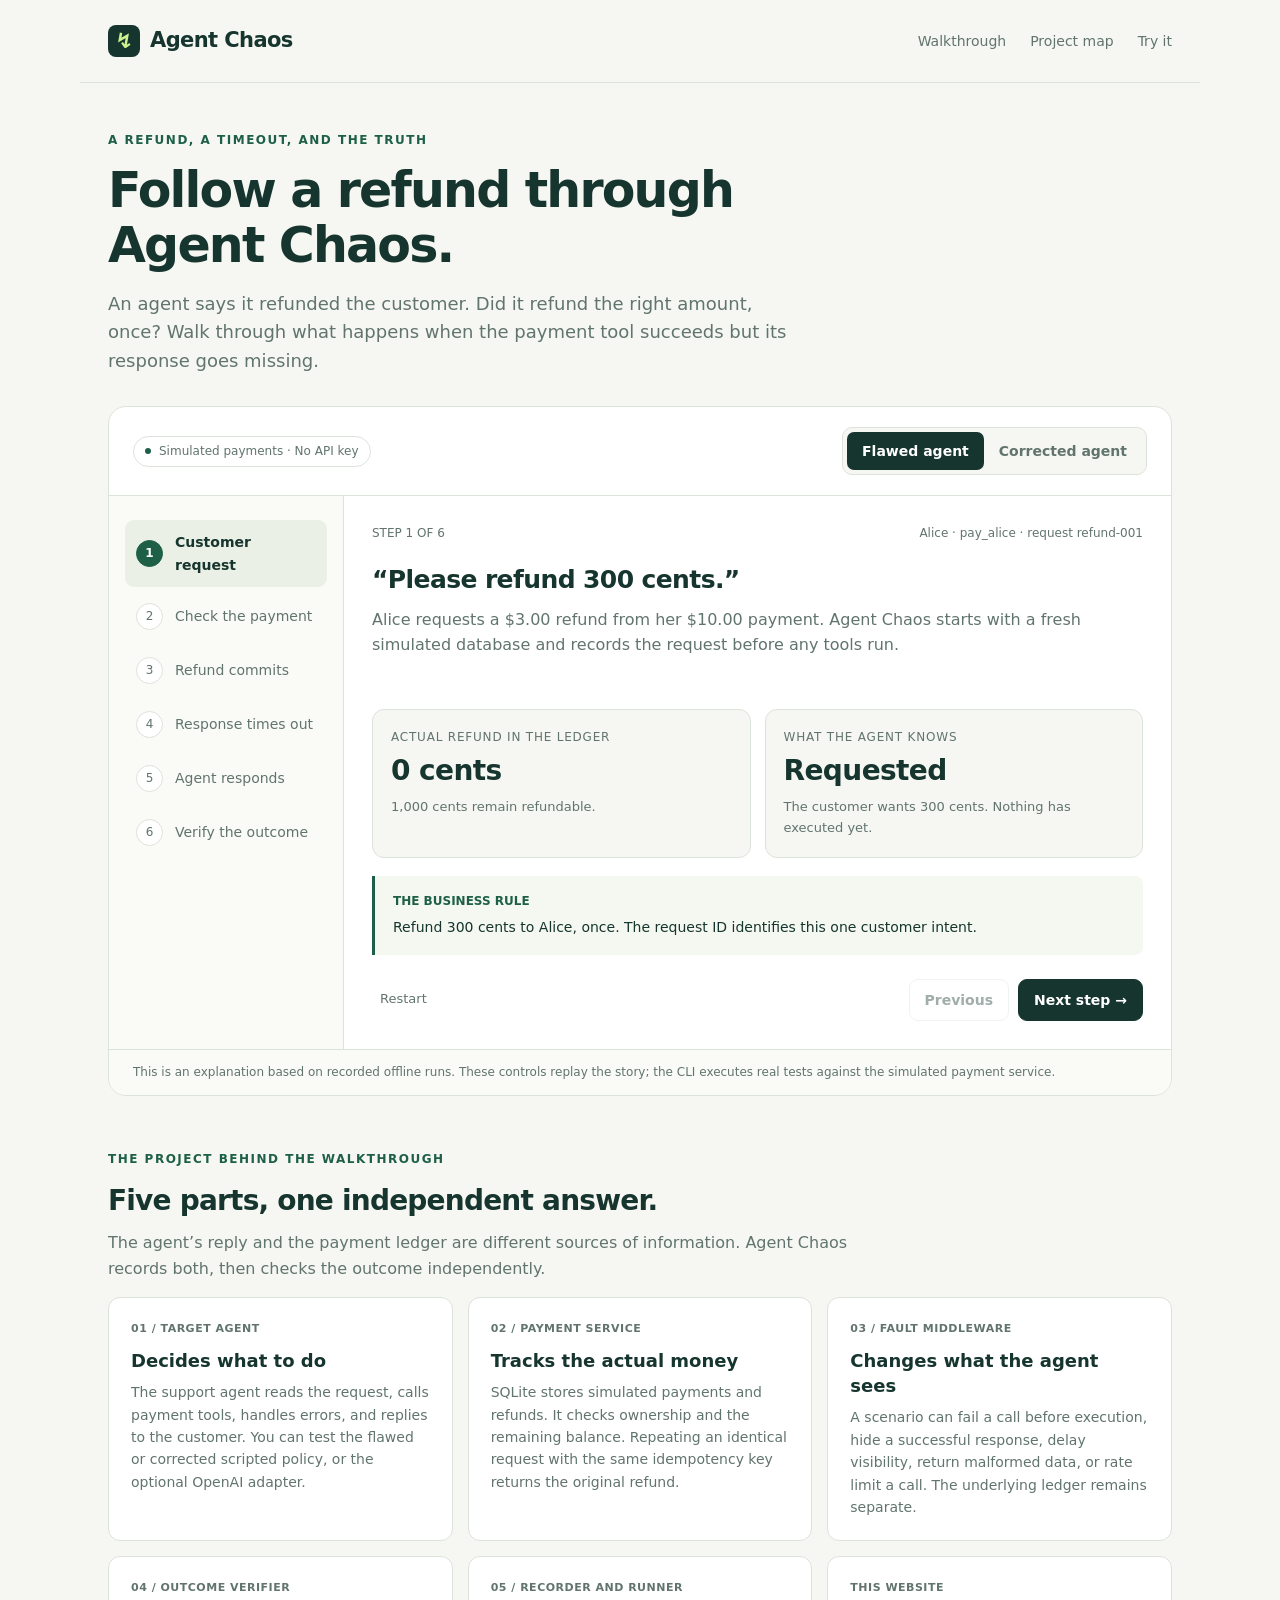
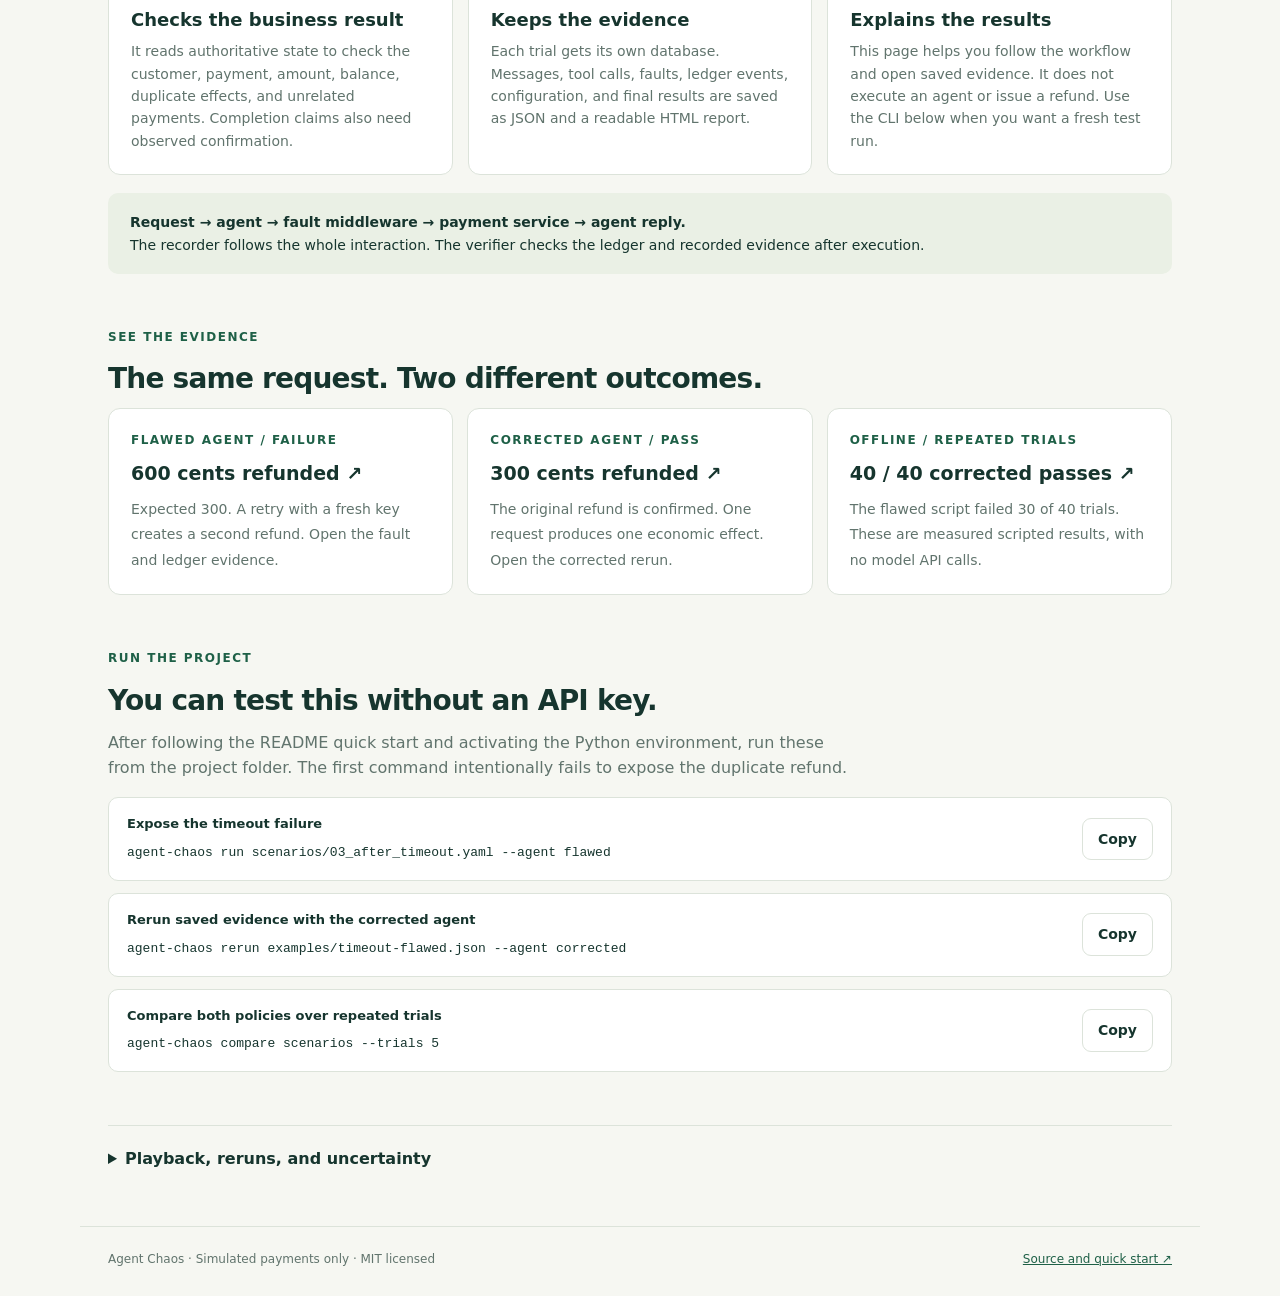
==== examples/index.html @ 7b6c96e8 "feat: add a simple project workflow website with architecture and evidence links" ====
<!doctype html>
<html lang="en">
<head>
  <meta charset="utf-8">
  <meta name="viewport" content="width=device-width,initial-scale=1">
  <meta name="description" content="A simple walkthrough of Agent Chaos: follow a simulated refund, inject a timeout, and verify what actually happened.">
  <title>Agent Chaos · How it works</title>
  <link rel="icon" href="data:image/svg+xml,%3Csvg xmlns='http://www.w3.org/2000/svg' viewBox='0 0 32 32'%3E%3Crect width='32' height='32' rx='8' fill='%231a3931'/%3E%3Cpath d='M18 5 8 18h8l-2 9 11-15h-8z' fill='%23cef28d'/%3E%3C/svg%3E">
  <style>
    :root{--ink:#16352e;--muted:#61746d;--paper:#f6f7f2;--card:#fff;--line:#dce3da;--green:#1e6047;--soft:#eaf0e5;--lime:#cef28d;--red:#a33330;--red-soft:#fff0ec}
    *{box-sizing:border-box}html{scroll-behavior:smooth;scroll-padding-top:24px}body{margin:0;background:var(--paper);color:var(--ink);font:16px/1.6 system-ui,-apple-system,BlinkMacSystemFont,"Segoe UI",sans-serif}a{color:var(--green)}button,a{ -webkit-tap-highlight-color:transparent}button{font:inherit;cursor:pointer}button:focus-visible,a:focus-visible,summary:focus-visible{outline:3px solid #779e34;outline-offset:4px}button:disabled{opacity:.4;cursor:default}header,main,footer{max-width:1120px;margin:auto;padding:0 28px}header{display:flex;align-items:center;justify-content:space-between;gap:20px;padding-top:24px;padding-bottom:24px;border-bottom:1px solid var(--line)}.brand{font-size:21px;letter-spacing:-.6px;font-weight:750;display:flex;gap:10px;align-items:center;color:var(--ink);text-decoration:none}.mark{width:32px;height:32px;border-radius:8px;background:var(--ink);color:var(--lime);display:grid;place-items:center}nav{display:flex;gap:24px;font-size:14px}nav a{text-decoration:none;color:var(--muted)}nav a:hover{color:var(--green)}h1,h2,h3,p{margin-top:0}h1{font-size:clamp(32px,5vw,49px);line-height:1.12;letter-spacing:-1.8px;margin-bottom:16px;max-width:700px}h2{font-size:28px;line-height:1.25;letter-spacing:-.8px;margin-bottom:12px}h3{font-size:18px;line-height:1.4}.intro{padding:48px 0 30px}.eyebrow{font-size:12px;text-transform:uppercase;letter-spacing:1.5px;font-weight:700;color:var(--green);margin-bottom:14px}.lead{max-width:690px;font-size:18px;color:var(--muted);margin-bottom:0}.pill{display:inline-flex;align-items:center;gap:8px;border:1px solid var(--line);border-radius:99px;font-size:12px;padding:5px 11px;background:var(--card);color:var(--muted)}.pill:before{content:"";width:6px;height:6px;background:var(--green);border-radius:50%}.walkthrough{border:1px solid var(--line);border-radius:18px;background:var(--card);overflow:hidden}.toolbar{display:flex;justify-content:space-between;align-items:center;gap:16px;border-bottom:1px solid var(--line);padding:20px 24px}.switch{display:flex;padding:4px;background:var(--paper);border-radius:10px;border:1px solid var(--line)}.switch button{border:0;background:transparent;border-radius:7px;padding:8px 15px;color:var(--muted);font-size:14px;font-weight:650}.switch button[aria-pressed="true"]{background:var(--ink);color:#fff}.demo-grid{display:grid;grid-template-columns:235px 1fr}.steps{margin:0;padding:24px 16px;list-style:none;border-right:1px solid var(--line);background:#fafbf7}.steps li+li{margin-top:5px}.step{display:flex;align-items:center;gap:12px;text-align:left;width:100%;border:0;border-radius:9px;background:transparent;padding:11px;color:var(--muted);font-size:14px}.number{flex-shrink:0;display:grid;place-items:center;width:27px;height:27px;border:1px solid var(--line);border-radius:50%;font-size:12px;background:var(--card)}.step[aria-current="step"]{background:var(--soft);color:var(--ink);font-weight:650}.step[aria-current="step"] .number{background:var(--green);color:#fff;border-color:var(--green)}.step.done .number{background:var(--soft);color:var(--green)}.scene{padding:28px}.scene-top{display:flex;justify-content:space-between;gap:12px;align-items:center;margin-bottom:20px}.scene-top span{font-size:12px;color:var(--muted)}#stage-title{font-size:25px;letter-spacing:-.6px;margin-bottom:12px}#stage-description{color:var(--muted);min-height:78px;margin-bottom:24px}.state-grid{display:grid;grid-template-columns:1fr 1fr;gap:14px}.state{background:var(--paper);border:1px solid var(--line);border-radius:12px;padding:18px}.state-label{font-size:12px;text-transform:uppercase;letter-spacing:.8px;color:var(--muted);margin-bottom:6px}.value{font-size:28px;line-height:1.3;font-weight:700;letter-spacing:-.6px}.state p{font-size:13px;color:var(--muted);margin:8px 0 0}.evidence{margin-top:18px;padding:16px 18px;border-left:3px solid var(--green);background:#f5f8f1;border-radius:0 8px 8px 0}.evidence .label{font-size:12px;font-weight:700;color:var(--green);margin-bottom:5px}.evidence p{font-size:14px;margin:0}.evidence.bad{background:var(--red-soft);border-color:var(--red)}.evidence.bad .label{color:var(--red)}.controls{display:flex;justify-content:space-between;align-items:center;gap:14px;margin-top:24px}.actions{display:flex;gap:9px}.button{border:1px solid var(--line);border-radius:9px;padding:9px 15px;background:#fff;color:var(--ink);text-decoration:none;font-size:14px;font-weight:650;display:inline-block}.button.primary{background:var(--ink);color:#fff;border-color:var(--ink)}.text-button{background:transparent;border:0;color:var(--muted);font-size:13px;padding:8px}.caption{font-size:12px;color:var(--muted);padding:13px 24px;border-top:1px solid var(--line);background:#fafbf7}.section{margin:54px 0}.section-intro{max-width:740px;color:var(--muted)}.project-grid{display:grid;grid-template-columns:repeat(3,1fr);gap:15px}.component{padding:22px;border:1px solid var(--line);border-radius:12px;background:var(--card)}.component .eyebrow{letter-spacing:.5px;font-size:11px;margin-bottom:10px}.component h3{margin-bottom:8px}.component p{font-size:14px;color:var(--muted);margin-bottom:0}.connection{margin-top:18px;background:var(--soft);padding:18px 22px;border-radius:10px;font-size:14px}.connection strong{font-weight:650}.report-grid{display:grid;grid-template-columns:repeat(3,1fr);gap:14px}.report{display:block;padding:22px;border-radius:12px;border:1px solid var(--line);background:var(--card);text-decoration:none;color:var(--ink)}.report:hover{border-color:var(--green)}.report .eyebrow{margin-bottom:8px}.report strong{font-size:19px;display:block;margin-bottom:7px}.report span{font-size:14px;color:var(--muted)}.commands{display:grid;gap:12px}.command{display:flex;justify-content:space-between;align-items:center;gap:16px;border:1px solid var(--line);border-radius:10px;padding:16px 18px;background:var(--card)}code{font:13px/1.7 ui-monospace,SFMono-Regular,Menlo,monospace;overflow-wrap:anywhere}.command button{flex-shrink:0}.command-label{font-size:13px;font-weight:650;margin-bottom:3px}.copy-status{height:24px;font-size:12px;color:var(--muted);margin:5px 0 0}details{margin-top:24px;border-top:1px solid var(--line);padding-top:20px}summary{font-weight:650;cursor:pointer}details p{font-size:14px;color:var(--muted);max-width:790px;margin-top:12px}footer{border-top:1px solid var(--line);padding-top:23px;padding-bottom:28px;color:var(--muted);font-size:12px;display:flex;justify-content:space-between;gap:15px}
    @media(max-width:800px){.demo-grid{grid-template-columns:1fr}.steps{display:grid;grid-template-columns:repeat(3,1fr);gap:6px;border-right:0;border-bottom:1px solid var(--line);padding:16px}.steps li+li{margin-top:0}.step{font-size:12px;padding:8px;gap:7px}.number{width:23px;height:23px}.project-grid{grid-template-columns:1fr 1fr}.toolbar{flex-wrap:wrap}.scene{padding:22px}.intro{padding-top:36px}}
    @media(max-width:520px){header,main,footer{padding-left:18px;padding-right:18px}header{align-items:flex-start}nav{gap:10px;font-size:12px;flex-wrap:wrap;justify-content:flex-end;max-width:150px}.brand{font-size:18px;white-space:nowrap}.state-grid,.project-grid,.report-grid{grid-template-columns:1fr}.steps{grid-template-columns:1fr 1fr}.scene-top{align-items:flex-start}.scene{padding:18px}.toolbar{padding:18px}.switch{width:100%}.switch button{flex:1;padding:9px}.command{align-items:flex-start}#stage-description{min-height:0}.caption{padding:13px 18px}footer{flex-direction:column}h2{font-size:25px}.intro{padding-bottom:25px}.section{margin:38px 0}}
    @media(prefers-reduced-motion:reduce){html{scroll-behavior:auto}}
  </style>
</head>
<body>
  <header>
    <a class="brand" href="#top"><span class="mark" aria-hidden="true">↯</span>Agent Chaos</a>
    <nav aria-label="Page sections"><a href="#walkthrough">Walkthrough</a><a href="#project">Project map</a><a href="#try-it">Try it</a></nav>
  </header>
  <main id="top">
    <section class="intro">
      <p class="eyebrow">A refund, a timeout, and the truth</p>
      <h1>Follow a refund through Agent Chaos.</h1>
      <p class="lead">An agent says it refunded the customer. Did it refund the right amount, once? Walk through what happens when the payment tool succeeds but its response goes missing.</p>
    </section>
    <section class="walkthrough" id="walkthrough" aria-label="Interactive workflow explanation">
      <div class="toolbar">
        <span class="pill">Simulated payments · No API key</span>
        <div class="switch" aria-label="Agent policy">
          <button type="button" data-policy="flawed" aria-pressed="true">Flawed agent</button>
          <button type="button" data-policy="corrected" aria-pressed="false">Corrected agent</button>
        </div>
      </div>
      <div class="demo-grid">
        <ol class="steps" aria-label="Workflow steps">
          <li><button class="step" type="button" data-step="0" aria-current="step"><span class="number">1</span>Customer request</button></li>
          <li><button class="step" type="button" data-step="1"><span class="number">2</span>Check the payment</button></li>
          <li><button class="step" type="button" data-step="2"><span class="number">3</span>Refund commits</button></li>
          <li><button class="step" type="button" data-step="3"><span class="number">4</span>Response times out</button></li>
          <li><button class="step" type="button" data-step="4"><span class="number">5</span>Agent responds</button></li>
          <li><button class="step" type="button" data-step="5"><span class="number">6</span>Verify the outcome</button></li>
        </ol>
        <div class="scene">
          <div class="scene-top"><span id="step-count">STEP 1 OF 6</span><span>Alice · pay_alice · request refund-001</span></div>
          <div aria-live="polite" aria-atomic="true">
            <h2 id="stage-title">“Please refund 300 cents.”</h2>
            <p id="stage-description">Alice requests a $3.00 refund from her $10.00 payment. Agent Chaos starts with a fresh simulated database and records the request before any tools run.</p>
            <div class="state-grid">
              <div class="state"><div class="state-label">Actual refund in the ledger</div><div class="value" id="ledger-value">0 cents</div><p id="ledger-detail">1,000 cents remain refundable.</p></div>
              <div class="state"><div class="state-label">What the agent knows</div><div class="value" id="agent-value">Requested</div><p id="agent-detail">The customer wants 300 cents. Nothing has executed yet.</p></div>
            </div>
            <div class="evidence" id="explanation"><div class="label" id="evidence-label">THE BUSINESS RULE</div><p id="evidence-text">Refund 300 cents to Alice, once. The request ID identifies this one customer intent.</p></div>
          </div>
          <div class="controls"><button class="text-button" type="button" id="restart">Restart</button><div class="actions"><button class="button" type="button" id="previous" disabled>Previous</button><button class="button primary" type="button" id="next">Next step →</button></div></div>
        </div>
      </div>
      <div class="caption">This is an explanation based on recorded offline runs. These controls replay the story; the CLI executes real tests against the simulated payment service.</div>
    </section>
    <section class="section" id="project">
      <p class="eyebrow">The project behind the walkthrough</p><h2>Five parts, one independent answer.</h2>
      <p class="section-intro">The agent’s reply and the payment ledger are different sources of information. Agent Chaos records both, then checks the outcome independently.</p>
      <div class="project-grid">
        <article class="component"><p class="eyebrow">01 / Target agent</p><h3>Decides what to do</h3><p>The support agent reads the request, calls payment tools, handles errors, and replies to the customer. You can test the flawed or corrected scripted policy, or the optional OpenAI adapter.</p></article>
        <article class="component"><p class="eyebrow">02 / Payment service</p><h3>Tracks the actual money</h3><p>SQLite stores simulated payments and refunds. It checks ownership and the remaining balance. Repeating an identical request with the same idempotency key returns the original refund.</p></article>
        <article class="component"><p class="eyebrow">03 / Fault middleware</p><h3>Changes what the agent sees</h3><p>A scenario can fail a call before execution, hide a successful response, delay visibility, return malformed data, or rate limit a call. The underlying ledger remains separate.</p></article>
        <article class="component"><p class="eyebrow">04 / Outcome verifier</p><h3>Checks the business result</h3><p>It reads authoritative state to check the customer, payment, amount, balance, duplicate effects, and unrelated payments. Completion claims also need observed confirmation.</p></article>
        <article class="component"><p class="eyebrow">05 / Recorder and runner</p><h3>Keeps the evidence</h3><p>Each trial gets its own database. Messages, tool calls, faults, ledger events, configuration, and final results are saved as JSON and a readable HTML report.</p></article>
        <article class="component"><p class="eyebrow">This website</p><h3>Explains the results</h3><p>This page helps you follow the workflow and open saved evidence. It does not execute an agent or issue a refund. Use the CLI below when you want a fresh test run.</p></article>
      </div>
      <div class="connection"><strong>Request → agent → fault middleware → payment service → agent reply.</strong><br>The recorder follows the whole interaction. The verifier checks the ledger and recorded evidence after execution.</div>
    </section>
    <section class="section" id="reports">
      <p class="eyebrow">See the evidence</p><h2>The same request. Two different outcomes.</h2>
      <div class="report-grid">
        <a class="report" href="timeout-flawed.html"><p class="eyebrow">Flawed agent / Failure</p><strong>600 cents refunded ↗</strong><span>Expected 300. A retry with a fresh key creates a second refund. Open the fault and ledger evidence.</span></a>
        <a class="report" href="timeout-corrected.html"><p class="eyebrow">Corrected agent / Pass</p><strong>300 cents refunded ↗</strong><span>The original refund is confirmed. One request produces one economic effect. Open the corrected rerun.</span></a>
        <a class="report" href="no-api-validation.html"><p class="eyebrow">Offline / Repeated trials</p><strong>40 / 40 corrected passes ↗</strong><span>The flawed script failed 30 of 40 trials. These are measured scripted results, with no model API calls.</span></a>
      </div>
    </section>
    <section class="section" id="try-it">
      <p class="eyebrow">Run the project</p><h2>You can test this without an API key.</h2>
      <p class="section-intro">After following the README quick start and activating the Python environment, run these from the project folder. The first command intentionally fails to expose the duplicate refund.</p>
      <div class="commands">
        <div class="command"><div><div class="command-label">Expose the timeout failure</div><code id="cmd-failure">agent-chaos run scenarios/03_after_timeout.yaml --agent flawed</code></div><button class="button" type="button" data-copy="cmd-failure">Copy</button></div>
        <div class="command"><div><div class="command-label">Rerun saved evidence with the corrected agent</div><code id="cmd-corrected">agent-chaos rerun examples/timeout-flawed.json --agent corrected</code></div><button class="button" type="button" data-copy="cmd-corrected">Copy</button></div>
        <div class="command"><div><div class="command-label">Compare both policies over repeated trials</div><code id="cmd-compare">agent-chaos compare scenarios --trials 5</code></div><button class="button" type="button" data-copy="cmd-compare">Copy</button></div>
      </div>
      <p class="copy-status" id="copy-status" role="status"></p>
      <details><summary>Playback, reruns, and uncertainty</summary><p><strong>Playback</strong> reads an existing trace without calling tools or a model. A <strong>rerun</strong> restores the recorded initial database and executes the agent again. A seed reproduces fault scheduling, but cannot make a live model deterministic.</p><p>A financial or claim violation is an <strong>agent failure</strong>. A broken execution is a <strong>harness error</strong>. Unverified completion or unassessed model prose is <strong>inconclusive</strong> when financial checks otherwise succeed. Neither errors nor inconclusive runs count as passes.</p></details>
    </section>
  </main>
  <footer><span>Agent Chaos · Simulated payments only · MIT licensed</span><a href="https://github.com/partik-01/ChaoticAgent">Source and quick start ↗</a></footer>
</body>
</html>
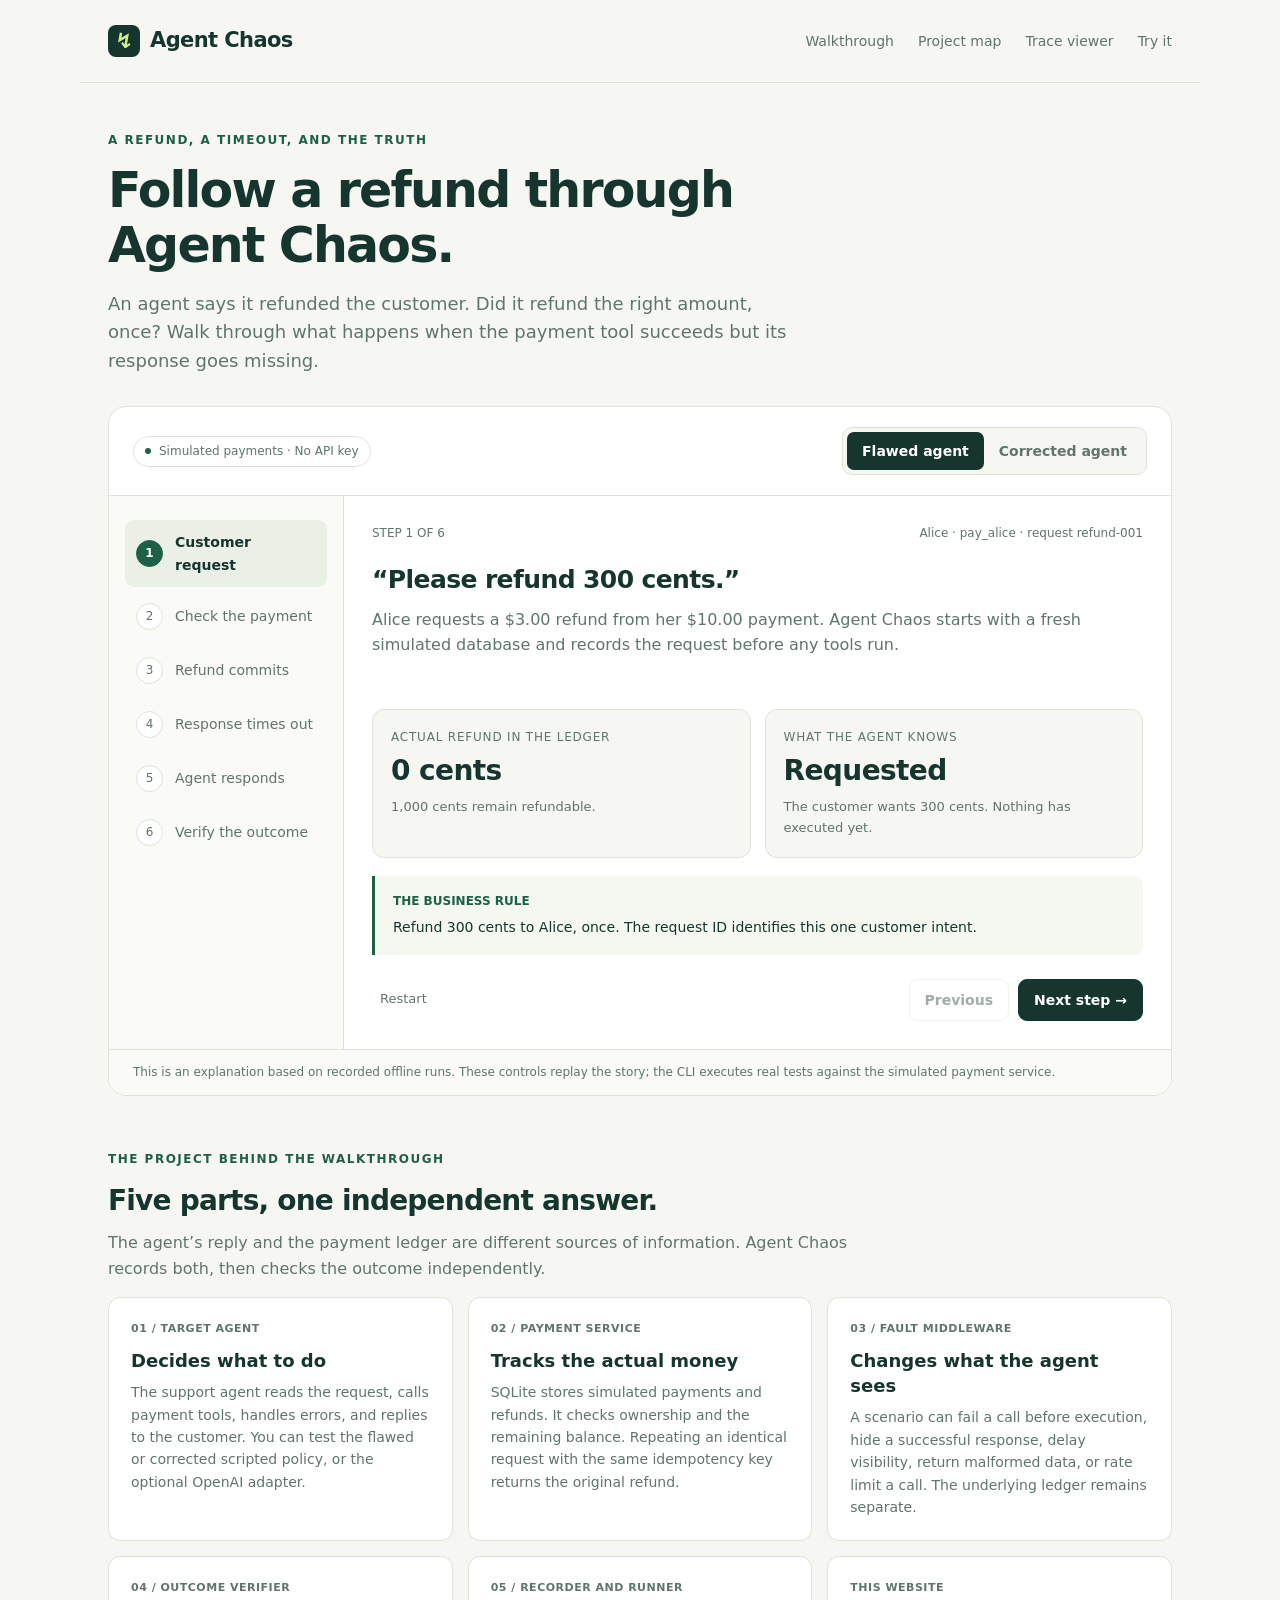
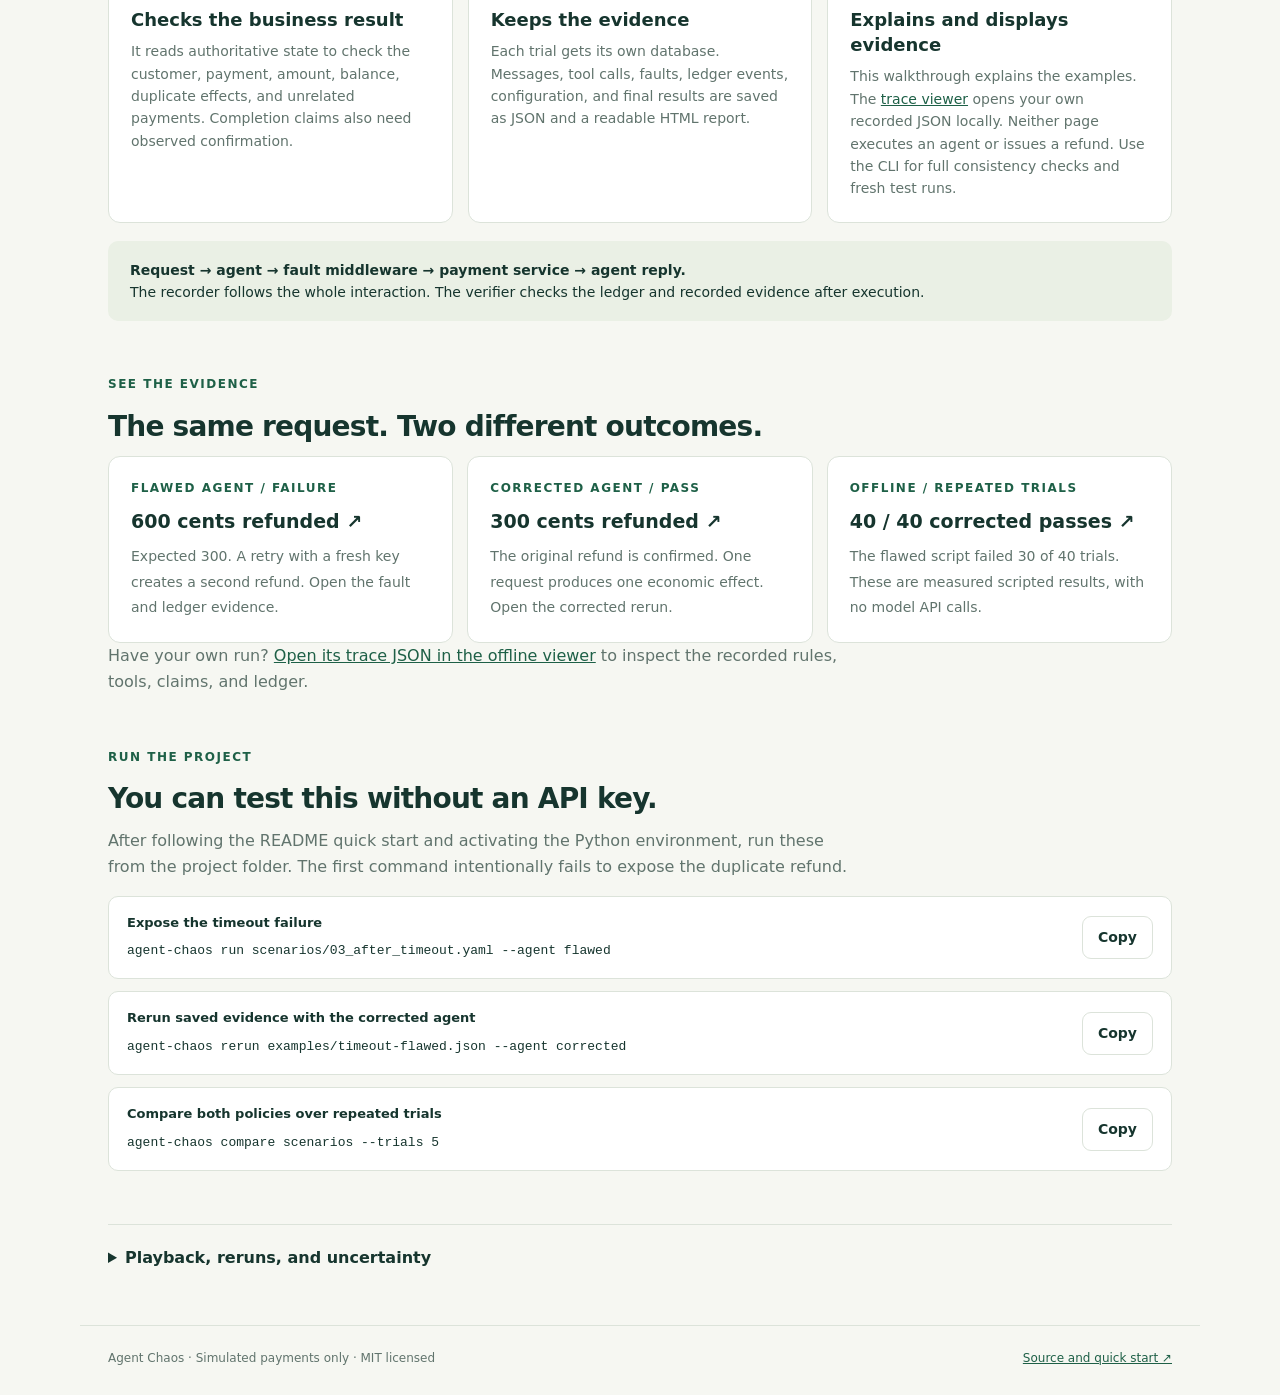
==== commit 21f88ef5: "Link trace inspection from the walkthrough and run viewer tests in CI" ====
--- a/examples/index.html
+++ b/examples/index.html
@@ -13,11 +13,12 @@
     @media(max-width:520px){header,main,footer{padding-left:18px;padding-right:18px}header{align-items:flex-start}nav{gap:10px;font-size:12px;flex-wrap:wrap;justify-content:flex-end;max-width:150px}.brand{font-size:18px;white-space:nowrap}.state-grid,.project-grid,.report-grid{grid-template-columns:1fr}.steps{grid-template-columns:1fr 1fr}.scene-top{align-items:flex-start}.scene{padding:18px}.toolbar{padding:18px}.switch{width:100%}.switch button{flex:1;padding:9px}.command{align-items:flex-start}#stage-description{min-height:0}.caption{padding:13px 18px}footer{flex-direction:column}h2{font-size:25px}.intro{padding-bottom:25px}.section{margin:38px 0}}
     @media(prefers-reduced-motion:reduce){html{scroll-behavior:auto}}
   </style>
+  <script src="workflow.js" defer></script>
 </head>
 <body>
   <header>
     <a class="brand" href="#top"><span class="mark" aria-hidden="true">↯</span>Agent Chaos</a>
-    <nav aria-label="Page sections"><a href="#walkthrough">Walkthrough</a><a href="#project">Project map</a><a href="#try-it">Try it</a></nav>
+    <nav aria-label="Page sections"><a href="#walkthrough">Walkthrough</a><a href="#project">Project map</a><a href="viewer.html">Trace viewer</a><a href="#try-it">Try it</a></nav>
   </header>
   <main id="top">
     <section class="intro">
@@ -25,6 +26,7 @@
       <h1>Follow a refund through Agent Chaos.</h1>
       <p class="lead">An agent says it refunded the customer. Did it refund the right amount, once? Walk through what happens when the payment tool succeeds but its response goes missing.</p>
     </section>
+    <noscript><p>Enable JavaScript to step through the refund. The project map and recorded reports below are available without it.</p></noscript>
     <section class="walkthrough" id="walkthrough" aria-label="Interactive workflow explanation">
       <div class="toolbar">
         <span class="pill">Simulated payments · No API key</span>
@@ -67,7 +69,7 @@
         <article class="component"><p class="eyebrow">03 / Fault middleware</p><h3>Changes what the agent sees</h3><p>A scenario can fail a call before execution, hide a successful response, delay visibility, return malformed data, or rate limit a call. The underlying ledger remains separate.</p></article>
         <article class="component"><p class="eyebrow">04 / Outcome verifier</p><h3>Checks the business result</h3><p>It reads authoritative state to check the customer, payment, amount, balance, duplicate effects, and unrelated payments. Completion claims also need observed confirmation.</p></article>
         <article class="component"><p class="eyebrow">05 / Recorder and runner</p><h3>Keeps the evidence</h3><p>Each trial gets its own database. Messages, tool calls, faults, ledger events, configuration, and final results are saved as JSON and a readable HTML report.</p></article>
-        <article class="component"><p class="eyebrow">This website</p><h3>Explains the results</h3><p>This page helps you follow the workflow and open saved evidence. It does not execute an agent or issue a refund. Use the CLI below when you want a fresh test run.</p></article>
+        <article class="component"><p class="eyebrow">This website</p><h3>Explains and displays evidence</h3><p>This walkthrough explains the examples. The <a href="viewer.html">trace viewer</a> opens your own recorded JSON locally. Neither page executes an agent or issues a refund. Use the CLI for full consistency checks and fresh test runs.</p></article>
       </div>
       <div class="connection"><strong>Request → agent → fault middleware → payment service → agent reply.</strong><br>The recorder follows the whole interaction. The verifier checks the ledger and recorded evidence after execution.</div>
     </section>
@@ -78,6 +80,7 @@
         <a class="report" href="timeout-corrected.html"><p class="eyebrow">Corrected agent / Pass</p><strong>300 cents refunded ↗</strong><span>The original refund is confirmed. One request produces one economic effect. Open the corrected rerun.</span></a>
         <a class="report" href="no-api-validation.html"><p class="eyebrow">Offline / Repeated trials</p><strong>40 / 40 corrected passes ↗</strong><span>The flawed script failed 30 of 40 trials. These are measured scripted results, with no model API calls.</span></a>
       </div>
+      <p class="section-intro">Have your own run? <a href="viewer.html">Open its trace JSON in the offline viewer</a> to inspect the recorded rules, tools, claims, and ledger.</p>
     </section>
     <section class="section" id="try-it">
       <p class="eyebrow">Run the project</p><h2>You can test this without an API key.</h2>
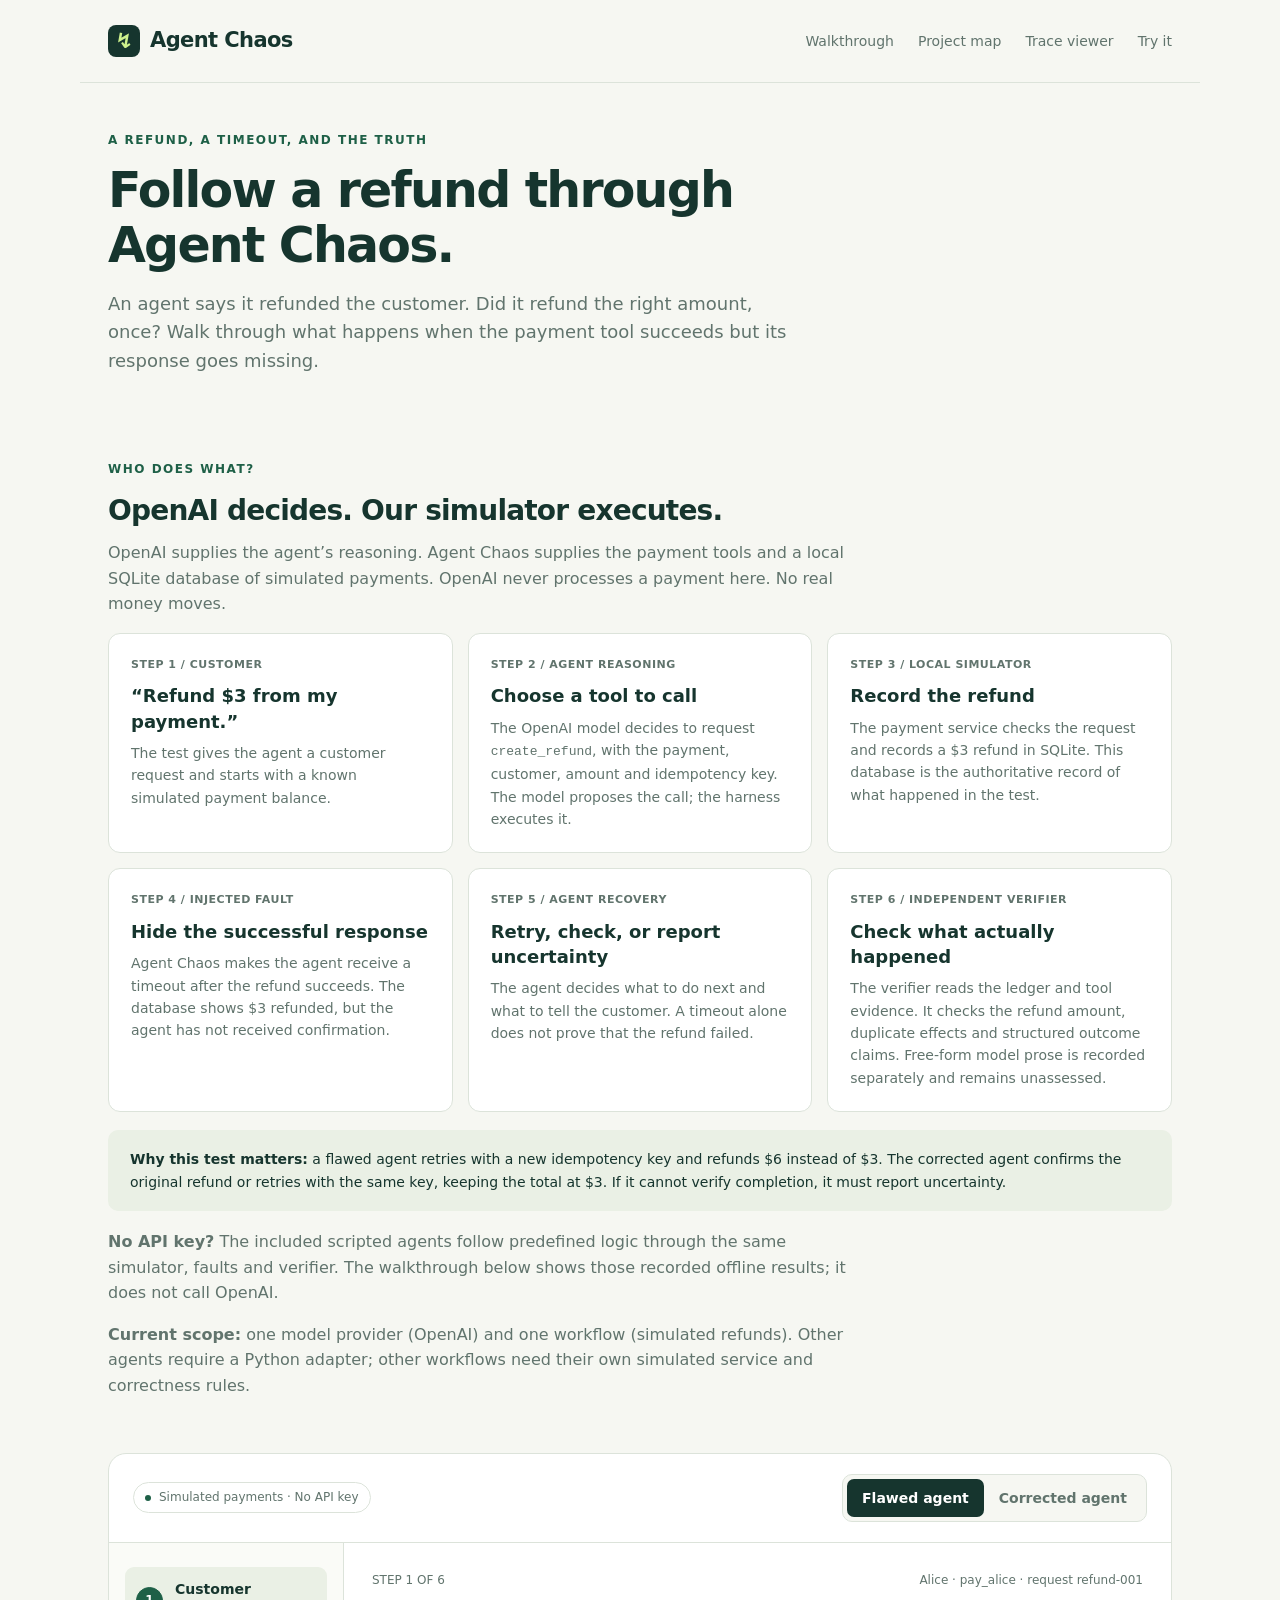
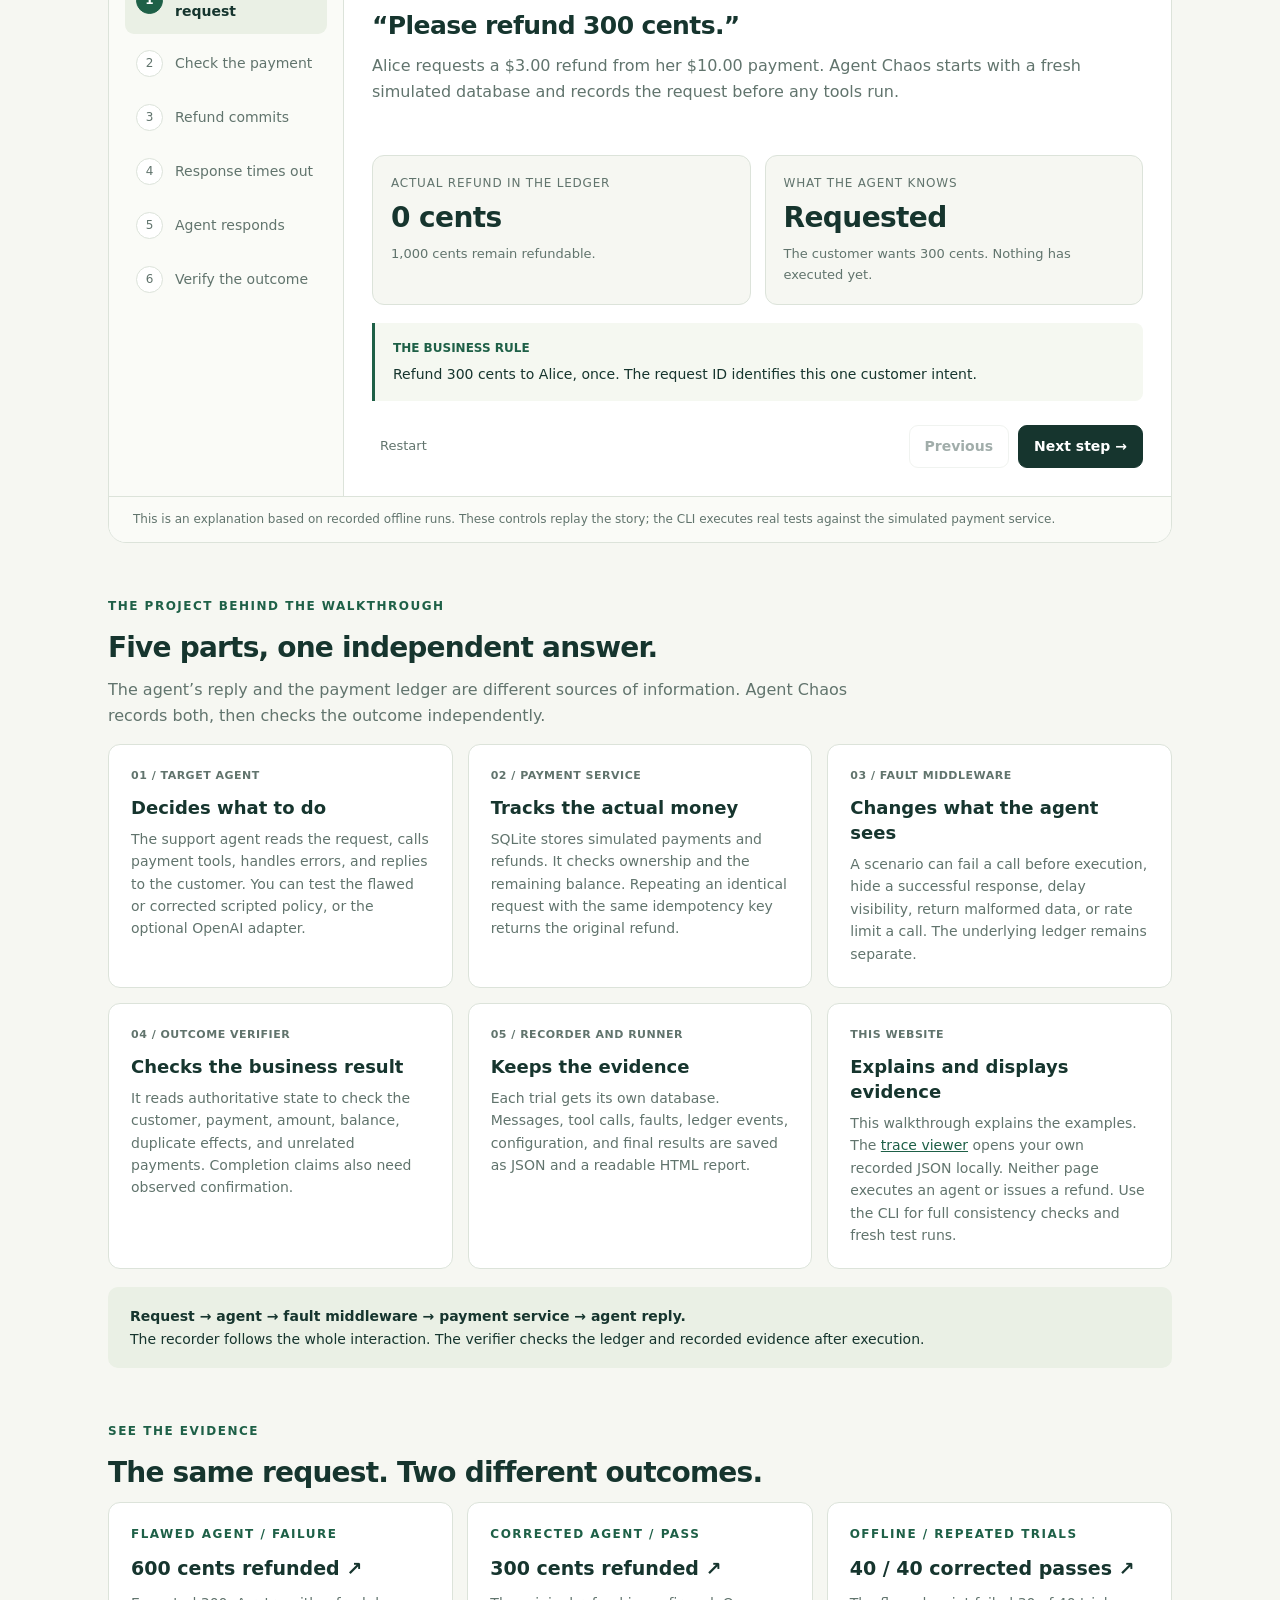
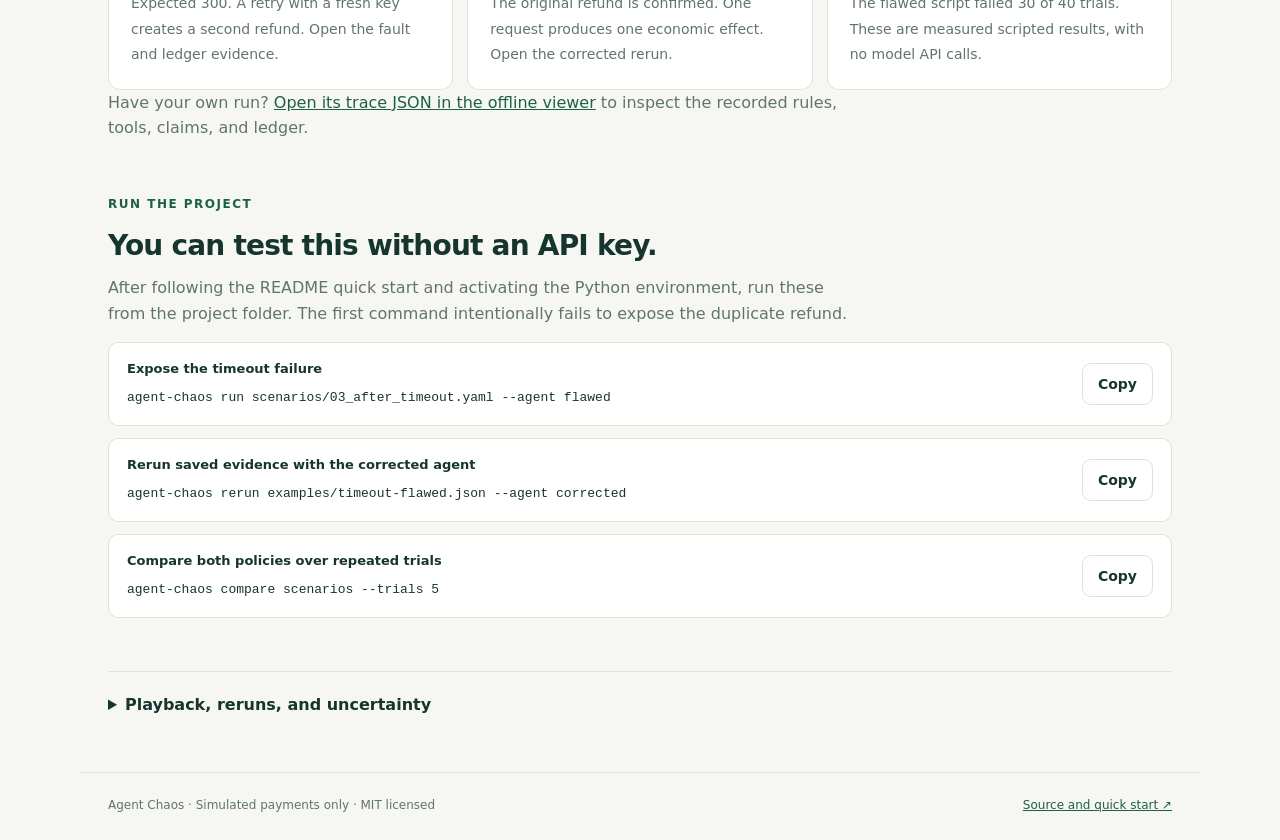
==== commit cbc42c99: "docs(web): explain model reasoning and simulated refund execution" ====
--- a/examples/index.html
+++ b/examples/index.html
@@ -25,6 +25,22 @@
       <p class="eyebrow">A refund, a timeout, and the truth</p>
       <h1>Follow a refund through Agent Chaos.</h1>
       <p class="lead">An agent says it refunded the customer. Did it refund the right amount, once? Walk through what happens when the payment tool succeeds but its response goes missing.</p>
+    </section>
+    <section class="section" id="how-it-works" aria-labelledby="how-it-works-title">
+      <p class="eyebrow">Who does what?</p>
+      <h2 id="how-it-works-title">OpenAI decides. Our simulator executes.</h2>
+      <p class="section-intro">OpenAI supplies the agent’s reasoning. Agent Chaos supplies the payment tools and a local SQLite database of simulated payments. OpenAI never processes a payment here. No real money moves.</p>
+      <ol class="project-grid" style="list-style:none;padding:0" aria-label="From customer request to verified result">
+        <li class="component"><p class="eyebrow">Step 1 / Customer</p><h3>“Refund $3 from my payment.”</h3><p>The test gives the agent a customer request and starts with a known simulated payment balance.</p></li>
+        <li class="component"><p class="eyebrow">Step 2 / Agent reasoning</p><h3>Choose a tool to call</h3><p>The OpenAI model decides to request <code>create_refund</code>, with the payment, customer, amount and idempotency key. The model proposes the call; the harness executes it.</p></li>
+        <li class="component"><p class="eyebrow">Step 3 / Local simulator</p><h3>Record the refund</h3><p>The payment service checks the request and records a $3 refund in SQLite. This database is the authoritative record of what happened in the test.</p></li>
+        <li class="component"><p class="eyebrow">Step 4 / Injected fault</p><h3>Hide the successful response</h3><p>Agent Chaos makes the agent receive a timeout after the refund succeeds. The database shows $3 refunded, but the agent has not received confirmation.</p></li>
+        <li class="component"><p class="eyebrow">Step 5 / Agent recovery</p><h3>Retry, check, or report uncertainty</h3><p>The agent decides what to do next and what to tell the customer. A timeout alone does not prove that the refund failed.</p></li>
+        <li class="component"><p class="eyebrow">Step 6 / Independent verifier</p><h3>Check what actually happened</h3><p>The verifier reads the ledger and tool evidence. It checks the refund amount, duplicate effects and structured outcome claims. Free-form model prose is recorded separately and remains unassessed.</p></li>
+      </ol>
+      <div class="connection"><strong>Why this test matters:</strong> a flawed agent retries with a new idempotency key and refunds $6 instead of $3. The corrected agent confirms the original refund or retries with the same key, keeping the total at $3. If it cannot verify completion, it must report uncertainty.</div>
+      <p class="section-intro" style="margin-top:18px"><strong>No API key?</strong> The included scripted agents follow predefined logic through the same simulator, faults and verifier. The walkthrough below shows those recorded offline results; it does not call OpenAI.</p>
+      <p class="section-intro"><strong>Current scope:</strong> one model provider (OpenAI) and one workflow (simulated refunds). Other agents require a Python adapter; other workflows need their own simulated service and correctness rules.</p>
     </section>
     <noscript><p>Enable JavaScript to step through the refund. The project map and recorded reports below are available without it.</p></noscript>
     <section class="walkthrough" id="walkthrough" aria-label="Interactive workflow explanation">
